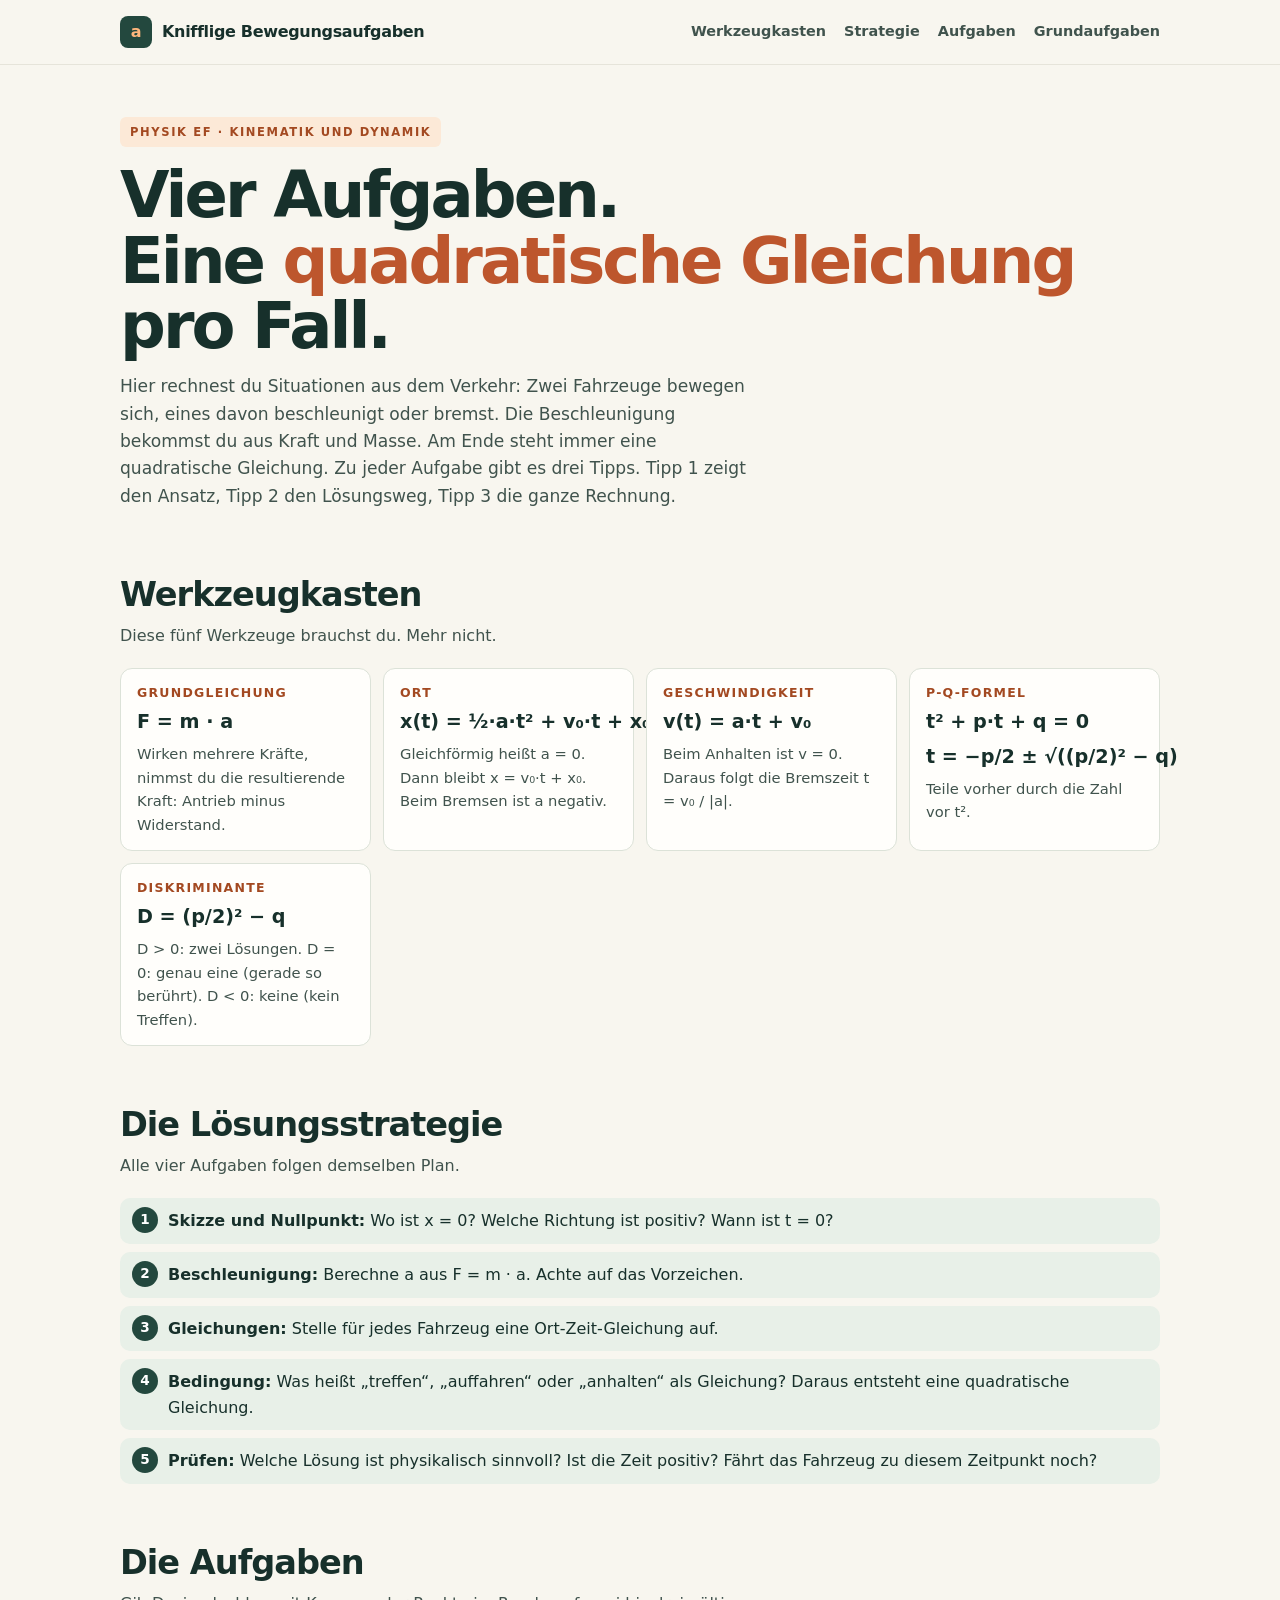
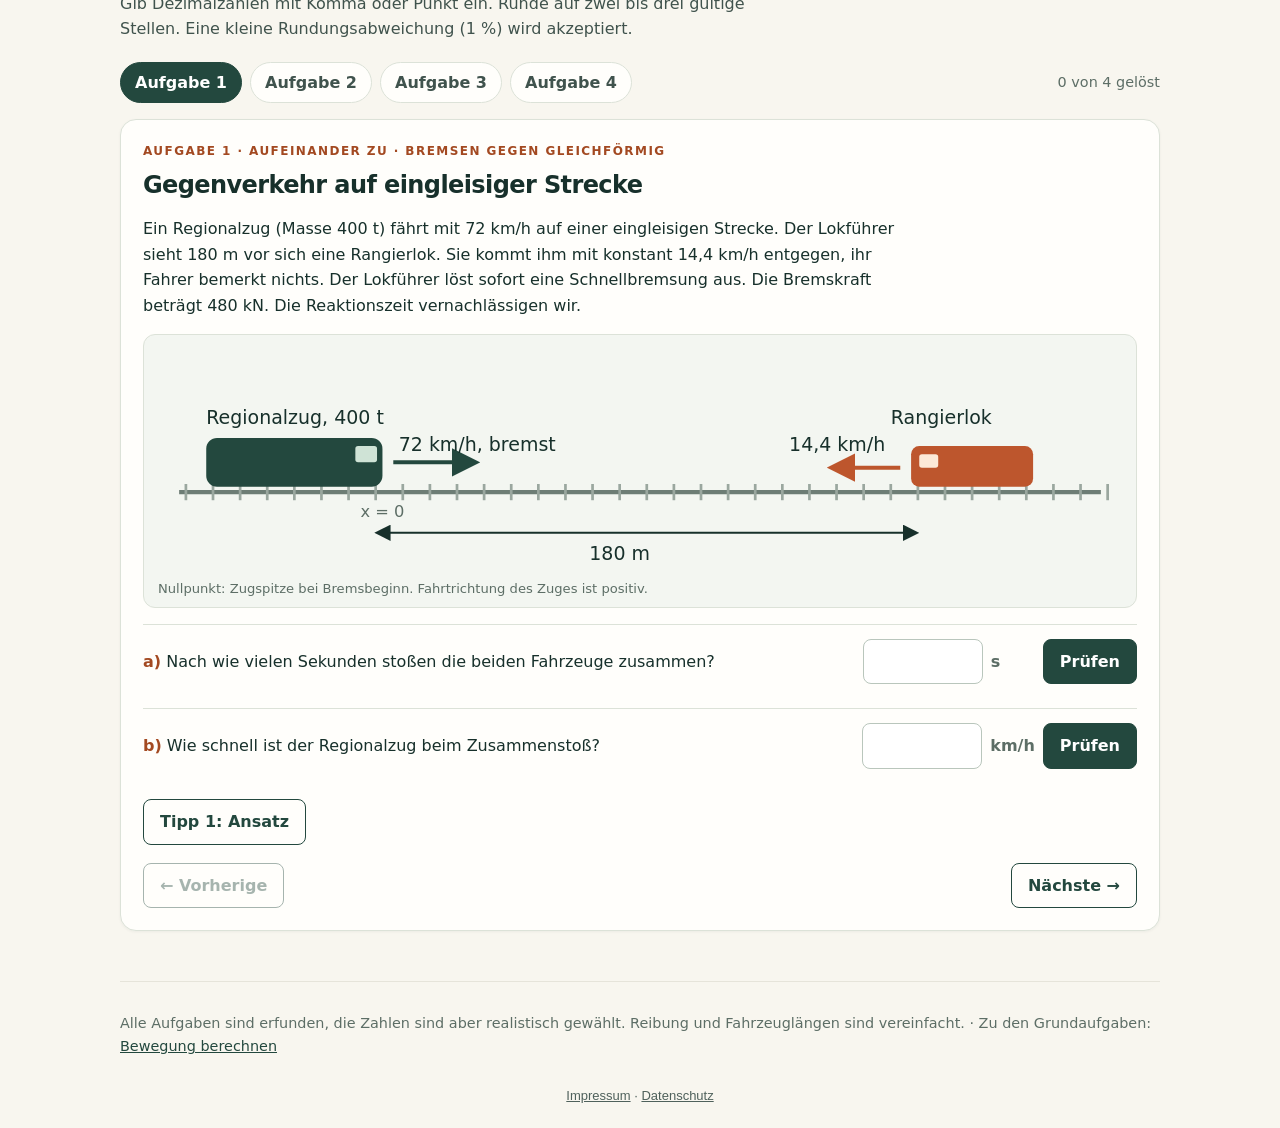
==== index.html @ 1de0429a "Knifflige Bewegungsaufgaben: 4 Sachaufgaben mit gestuften Tipps Co-Authored-By: Claude Opus 5.5 <nor" ====
<!doctype html>
<html lang="de">
<head>
<meta charset="utf-8">
<meta name="viewport" content="width=device-width, initial-scale=1">
<title>Knifflige Bewegungsaufgaben · Physik EF</title>
<meta name="description" content="Vier anspruchsvolle Sachaufgaben zur beschleunigten Bewegung mit F = m·a und quadratischen Gleichungen, mit drei gestuften Tipps.">
<style>
:root{
  color-scheme:light;
  --ink:#17302b;--text:#40534d;--muted:#5d6e66;--paper:#f8f6ef;--white:#fffefb;--line:#dce2d8;
  --green:#23483e;--mint:#e8f0e8;--orange:#f5a563;--rust:#a34921;--peach:#fce9d7;--ok:#2f6b3f;--bad:#a33a21;
  font-family:"Avenir Next",Avenir,system-ui,sans-serif;color:var(--ink);background:var(--paper);
}
*,*::before,*::after{box-sizing:border-box}
body{margin:0;font-size:16px;line-height:1.6;background:var(--paper)}
h1,h2,h3,p{margin:0}
button,input{font:inherit}
button{cursor:pointer}
:focus-visible{outline:3px solid var(--rust);outline-offset:3px}
.wrap{width:min(1040px,calc(100% - 32px));margin-inline:auto}
.top{border-bottom:1px solid #e6e4da}
.top .wrap{min-height:64px;display:flex;align-items:center;justify-content:space-between;gap:16px;flex-wrap:wrap}
.brand{font-weight:800;letter-spacing:-.02em;display:flex;align-items:center;gap:10px}
.brand i{display:grid;place-items:center;width:32px;height:32px;border-radius:8px;background:var(--green);color:#ffb77d;font-style:normal;font-weight:800}
.top nav{display:flex;gap:18px;flex-wrap:wrap}
.top nav a{color:var(--text);font-size:.9rem;font-weight:650;text-decoration:none}
.top nav a:hover{color:var(--rust)}
.hero{padding:52px 0 36px}
.eyebrow{display:inline-block;padding:6px 10px;border-radius:6px;background:var(--peach);color:var(--rust);font-weight:800;font-size:.72rem;letter-spacing:.14em;text-transform:uppercase}
h1{font-size:clamp(2.3rem,5.4vw,4rem);line-height:1.02;letter-spacing:-.045em;margin:16px 0 14px}
h1 span{color:#bd562d}
.lead{max-width:640px;color:var(--text);font-size:1.07rem}
section{padding:30px 0}
h2{font-size:clamp(1.5rem,3vw,2.1rem);letter-spacing:-.03em;line-height:1.15;margin-bottom:8px}
.sub{color:var(--text);max-width:680px;margin-bottom:20px}
.f{font-weight:600;white-space:nowrap}
.tools{display:grid;grid-template-columns:repeat(auto-fit,minmax(220px,1fr));gap:12px}
.tool{background:var(--white);border:1px solid var(--line);border-radius:12px;padding:14px 16px}
.tool b{display:block;font-size:.78rem;letter-spacing:.1em;text-transform:uppercase;color:var(--rust);margin-bottom:4px}
.tool .f{display:block;font-size:1.2rem;margin:4px 0}
.tool p{color:var(--text);font-size:.92rem}
.steps{counter-reset:s;display:grid;gap:8px;margin:0;padding:0;list-style:none}
.steps li{counter-increment:s;background:var(--mint);border-radius:10px;padding:10px 14px 10px 48px;position:relative;color:var(--ink)}
.steps li::before{content:counter(s);position:absolute;left:12px;top:9px;width:26px;height:26px;border-radius:50%;background:var(--green);color:#fff;display:grid;place-items:center;font-weight:800;font-size:.85rem}
.taskbar{display:flex;gap:8px;flex-wrap:wrap;margin-bottom:16px}
.taskbar button{border:1px solid var(--line);background:var(--white);border-radius:999px;padding:7px 14px;font-weight:700;color:var(--text)}
.taskbar button[aria-current="true"]{background:var(--green);border-color:var(--green);color:#fff}
.taskbar button.done::after{content:" ✓";color:#7fd39a}
.taskbar button[aria-current="true"].done::after{color:#b9f0c8}
.progress{color:var(--muted);font-size:.9rem;margin-left:auto;align-self:center}
.card{background:var(--white);border:1px solid var(--line);border-radius:16px;padding:22px;box-shadow:0 1px 3px rgba(23,48,43,.05)}
.card .kicker{color:var(--rust);font-weight:800;font-size:.75rem;letter-spacing:.12em;text-transform:uppercase}
.card h3{font-size:1.5rem;letter-spacing:-.025em;margin:4px 0 12px}
.story{color:var(--ink);max-width:760px}
.sketch{margin:16px 0;background:#f3f6f1;border:1px solid var(--line);border-radius:12px;padding:8px}
.sketch svg{display:block;width:100%;height:auto}
.sketch figcaption{font-size:.82rem;color:var(--muted);padding:4px 6px 0}
.q{display:grid;grid-template-columns:1fr auto;gap:10px 16px;align-items:center;border-top:1px solid var(--line);padding:14px 0}
.q p{max-width:600px}
.q p b{color:var(--rust)}
.ans{display:flex;align-items:center;gap:8px}
.ans input{width:120px;padding:9px 10px;border:1px solid #b9c6bc;border-radius:8px;background:#fff;text-align:right}
.ans span{min-width:44px;color:var(--muted);font-weight:650}
.fb{grid-column:1/-1;font-size:.92rem;min-height:0}
.fb.ok{color:var(--ok);font-weight:700}
.fb.bad{color:var(--bad)}
.row{display:flex;gap:10px;flex-wrap:wrap;align-items:center;margin-top:6px}
.btn{border:1px solid var(--green);background:var(--green);color:#fff;border-radius:8px;padding:9px 16px;font-weight:700}
.btn.sec{background:var(--white);color:var(--green)}
.btn:disabled{opacity:.4;cursor:not-allowed}
.hint{margin-top:14px;border-left:4px solid var(--orange);background:var(--peach);border-radius:0 10px 10px 0;padding:12px 16px}
.hint h4{margin:0 0 6px;font-size:.8rem;letter-spacing:.1em;text-transform:uppercase;color:var(--rust)}
.hint.h3{border-left-color:var(--green);background:var(--mint)}
.hint.h3 h4{color:var(--green)}
.hint p,.hint li{margin:4px 0}
.hint ul,.hint ol{margin:4px 0;padding-left:20px}
.eq{display:block;text-wrap:balance;font-weight:600;font-size:1.04rem;margin:6px 0 6px 10px;white-space:normal}
.nav2{display:flex;justify-content:space-between;gap:10px;margin-top:18px}
.foot{padding:30px 0 10px;color:var(--muted);font-size:.9rem;border-top:1px solid #e6e4da;margin-top:20px}
.foot a{color:var(--green)}
@media (max-width:640px){.q{grid-template-columns:1fr}.card{padding:16px}.progress{margin-left:0;width:100%}}
@media print{.taskbar,.row,.nav2,.top nav{display:none}.hint{display:block!important}.card{break-inside:avoid}}
</style>
</head>
<body>
<header class="top"><div class="wrap">
  <div class="brand"><i>a</i>Knifflige Bewegungsaufgaben</div>
  <nav><a href="#werkzeug">Werkzeugkasten</a><a href="#strategie">Strategie</a><a href="#aufgaben">Aufgaben</a><a href="https://dm-pkg.de/beschleunigte-bewegung-uebungen/">Grundaufgaben</a></nav>
</div></header>

<main>
<div class="wrap hero">
  <span class="eyebrow">Physik EF · Kinematik und Dynamik</span>
  <h1>Vier Aufgaben.<br>Eine <span>quadratische Gleichung</span> pro Fall.</h1>
  <p class="lead">Hier rechnest du Situationen aus dem Verkehr: Zwei Fahrzeuge bewegen sich, eines davon beschleunigt oder bremst. Die Beschleunigung bekommst du aus Kraft und Masse. Am Ende steht immer eine quadratische Gleichung. Zu jeder Aufgabe gibt es drei Tipps. Tipp 1 zeigt den Ansatz, Tipp 2 den Lösungsweg, Tipp 3 die ganze Rechnung.</p>
</div>

<section id="werkzeug"><div class="wrap">
  <h2>Werkzeugkasten</h2>
  <p class="sub">Diese fünf Werkzeuge brauchst du. Mehr nicht.</p>
  <div class="tools">
    <div class="tool"><b>Grundgleichung</b><span class="f">F = m · a</span><p>Wirken mehrere Kräfte, nimmst du die resultierende Kraft: Antrieb minus Widerstand.</p></div>
    <div class="tool"><b>Ort</b><span class="f">x(t) = ½·a·t² + v₀·t + x₀</span><p>Gleichförmig heißt a = 0. Dann bleibt x = v₀·t + x₀. Beim Bremsen ist a negativ.</p></div>
    <div class="tool"><b>Geschwindigkeit</b><span class="f">v(t) = a·t + v₀</span><p>Beim Anhalten ist v = 0. Daraus folgt die Bremszeit t = v₀ / |a|.</p></div>
    <div class="tool"><b>p-q-Formel</b><span class="f">t² + p·t + q = 0</span><span class="f">t = −p/2 ± √((p/2)² − q)</span><p>Teile vorher durch die Zahl vor t².</p></div>
    <div class="tool"><b>Diskriminante</b><span class="f">D = (p/2)² − q</span><p>D &gt; 0: zwei Lösungen. D = 0: genau eine (gerade so berührt). D &lt; 0: keine (kein Treffen).</p></div>
  </div>
</div></section>

<section id="strategie"><div class="wrap">
  <h2>Die Lösungsstrategie</h2>
  <p class="sub">Alle vier Aufgaben folgen demselben Plan.</p>
  <ol class="steps">
    <li><b>Skizze und Nullpunkt:</b> Wo ist x = 0? Welche Richtung ist positiv? Wann ist t = 0?</li>
    <li><b>Beschleunigung:</b> Berechne a aus F = m · a. Achte auf das Vorzeichen.</li>
    <li><b>Gleichungen:</b> Stelle für jedes Fahrzeug eine Ort-Zeit-Gleichung auf.</li>
    <li><b>Bedingung:</b> Was heißt „treffen“, „auffahren“ oder „anhalten“ als Gleichung? Daraus entsteht eine quadratische Gleichung.</li>
    <li><b>Prüfen:</b> Welche Lösung ist physikalisch sinnvoll? Ist die Zeit positiv? Fährt das Fahrzeug zu diesem Zeitpunkt noch?</li>
  </ol>
</div></section>

<section id="aufgaben"><div class="wrap">
  <h2>Die Aufgaben</h2>
  <p class="sub">Gib Dezimalzahlen mit Komma oder Punkt ein. Runde auf zwei bis drei gültige Stellen. Eine kleine Rundungsabweichung (1 %) wird akzeptiert.</p>
  <div class="taskbar" id="taskbar" role="tablist"></div>
  <div id="task"></div>
</div></section>
</main>

<div class="wrap foot">Alle Aufgaben sind erfunden, die Zahlen sind aber realistisch gewählt. Reibung und Fahrzeuglängen sind vereinfacht. · Zu den Grundaufgaben: <a href="https://dm-pkg.de/beschleunigte-bewegung-uebungen/">Bewegung berechnen</a></div>

<script>
const SKIZZE = {
zug: `<svg viewBox="0 0 720 170" role="img" aria-label="Skizze: Regionalzug links fährt nach rechts, Rangierlok rechts fährt nach links, Abstand 180 m">
  <line x1="20" y1="110" x2="700" y2="110" stroke="#6d7d75" stroke-width="3"/>
  <g stroke="#9aa79f" stroke-width="2">${Array.from({length:35},(_,i)=>`<line x1="${25+i*20}" y1="104" x2="${25+i*20}" y2="116"/>`).join('')}</g>
  <rect x="40" y="70" width="130" height="36" rx="8" fill="#23483e"/><rect x="150" y="76" width="16" height="12" rx="2" fill="#cfe3d6"/>
  <rect x="560" y="76" width="90" height="30" rx="6" fill="#bd562d"/><rect x="566" y="82" width="14" height="10" rx="2" fill="#fce9d7"/>
  <g font-family="system-ui,sans-serif" font-size="14" fill="#17302b">
   <text x="40" y="60">Regionalzug, 400 t</text><text x="545" y="60">Rangierlok</text>
   <path d="M178 88 h60" stroke="#23483e" stroke-width="3" marker-end="url(#pg)"/><text x="182" y="80">72 km/h, bremst</text>
   <path d="M552 92 h-50" stroke="#bd562d" stroke-width="3" marker-end="url(#po)"/><text x="470" y="80">14,4 km/h</text>
   <path d="M170 140 H560" stroke="#17302b" stroke-width="1.5" marker-start="url(#pk)" marker-end="url(#pk)"/><text x="345" y="160" text-anchor="middle">180 m</text>
   <text x="170" y="128" text-anchor="middle" font-size="12" fill="#5d6e66">x = 0</text>
  </g>
  <defs><marker id="pg" viewBox="0 0 10 10" refX="8" refY="5" markerWidth="7" markerHeight="7" orient="auto"><path d="M0 0L10 5L0 10z" fill="#23483e"/></marker><marker id="po" viewBox="0 0 10 10" refX="8" refY="5" markerWidth="7" markerHeight="7" orient="auto"><path d="M0 0L10 5L0 10z" fill="#bd562d"/></marker><marker id="pk" viewBox="0 0 10 10" refX="5" refY="5" markerWidth="8" markerHeight="8" orient="auto-start-reverse"><path d="M0 0L10 5L0 10z" fill="#17302b"/></marker></defs>
</svg>`,
lkw: `<svg viewBox="0 0 720 170" role="img" aria-label="Skizze: Auto links und Lkw 40 m davor fahren beide nach rechts">
  <rect x="20" y="84" width="680" height="54" fill="#d9ded6"/><line x1="20" y1="111" x2="700" y2="111" stroke="#fff" stroke-width="3" stroke-dasharray="24 18"/>
  <rect x="90" y="92" width="70" height="30" rx="9" fill="#23483e"/>
  <rect x="380" y="86" width="150" height="40" rx="4" fill="#bd562d"/><rect x="530" y="94" width="34" height="32" rx="5" fill="#8f3f1c"/>
  <g font-family="system-ui,sans-serif" font-size="14" fill="#17302b">
   <text x="70" y="70">Auto, 1500 kg</text><text x="400" y="70">Lkw</text>
   <text x="70" y="160">108 km/h, bremst mit 1,5 kN</text><text x="440" y="160">72 km/h, konstant</text>
   <path d="M160 40 H380" stroke="#17302b" stroke-width="1.5" marker-start="url(#qk)" marker-end="url(#qk)"/><text x="270" y="33" text-anchor="middle">40 m</text>
   <line x1="160" y1="44" x2="160" y2="88" stroke="#17302b" stroke-dasharray="3 3"/><line x1="380" y1="44" x2="380" y2="84" stroke="#17302b" stroke-dasharray="3 3"/>
  </g>
  <defs><marker id="qk" viewBox="0 0 10 10" refX="5" refY="5" markerWidth="8" markerHeight="8" orient="auto-start-reverse"><path d="M0 0L10 5L0 10z" fill="#17302b"/></marker></defs>
</svg>`,
ueberholen: `<svg viewBox="0 0 720 190" role="img" aria-label="Skizze: Auto schert hinter einem Traktor aus, Motorrad kommt in 225 m Entfernung entgegen">
  <rect x="20" y="70" width="680" height="84" fill="#d9ded6"/><line x1="20" y1="112" x2="700" y2="112" stroke="#fff" stroke-width="3" stroke-dasharray="24 18"/>
  <rect x="60" y="122" width="62" height="26" rx="8" fill="#23483e"/>
  <rect x="150" y="118" width="58" height="32" rx="4" fill="#6b8f3a"/><circle cx="160" cy="150" r="9" fill="#33402e"/><circle cx="196" cy="148" r="12" fill="#33402e"/>
  <path d="M90 120 C110 104 120 96 140 92" stroke="#23483e" stroke-width="2.5" fill="none" stroke-dasharray="5 4" marker-end="url(#rg)"/>
  <rect x="600" y="80" width="40" height="18" rx="6" fill="#bd562d"/>
  <g font-family="system-ui,sans-serif" font-size="14" fill="#17302b">
   <text x="40" y="176">Auto, 1250 kg, 54 km/h</text><text x="200" y="176">Traktor, 54 km/h</text>
   <text x="560" y="64">Motorrad, 90 km/h</text>
   <path d="M592 89 h-50" stroke="#bd562d" stroke-width="3" marker-end="url(#ro)"/>
   <path d="M122 40 H600" stroke="#17302b" stroke-width="1.5" marker-start="url(#rk)" marker-end="url(#rk)"/><text x="360" y="33" text-anchor="middle">225 m beim Ausscheren</text>
   <text x="300" y="104" font-size="13" fill="#5d6e66">Überholen: 40 m mehr als der Traktor</text>
  </g>
  <defs><marker id="rg" viewBox="0 0 10 10" refX="8" refY="5" markerWidth="7" markerHeight="7" orient="auto"><path d="M0 0L10 5L0 10z" fill="#23483e"/></marker><marker id="ro" viewBox="0 0 10 10" refX="8" refY="5" markerWidth="7" markerHeight="7" orient="auto"><path d="M0 0L10 5L0 10z" fill="#bd562d"/></marker><marker id="rk" viewBox="0 0 10 10" refX="5" refY="5" markerWidth="8" markerHeight="8" orient="auto-start-reverse"><path d="M0 0L10 5L0 10z" fill="#17302b"/></marker></defs>
</svg>`,
kind: `<svg viewBox="0 0 720 170" role="img" aria-label="Skizze: Auto, Kind springt 40 m vor dem Auto hinter einem Bus hervor; Reaktionsweg und Bremsweg">
  <rect x="20" y="80" width="680" height="54" fill="#d9ded6"/><rect x="20" y="70" width="680" height="10" fill="#c5ccc2"/>
  <rect x="60" y="94" width="70" height="30" rx="9" fill="#23483e"/>
  <rect x="470" y="36" width="170" height="36" rx="6" fill="#e2b04a"/><g fill="#fff6dc">${[0,1,2,3,4].map(i=>`<rect x="${480+i*30}" y="42" width="20" height="12" rx="2"/>`).join('')}</g>
  <circle cx="560" cy="92" r="7" fill="#bd562d"/><rect x="554" y="99" width="12" height="18" rx="4" fill="#bd562d"/>
  <g font-family="system-ui,sans-serif" font-size="14" fill="#17302b">
   <text x="50" y="80">Auto, 1200 kg</text><text x="490" y="28">Bus</text><text x="575" y="112">Kind</text>
   <path d="M130 150 H260" stroke="#a34921" stroke-width="2" marker-start="url(#sk)" marker-end="url(#sk)"/><text x="195" y="166" text-anchor="middle" font-size="13">Reaktionsweg (1,0 s)</text>
   <path d="M260 150 H555" stroke="#23483e" stroke-width="2" marker-start="url(#sk)" marker-end="url(#sk)"/><text x="408" y="166" text-anchor="middle" font-size="13">Bremsweg (8,4 kN)</text>
   <text x="342" y="146" text-anchor="middle">40 m</text>
  </g>
  <defs><marker id="sk" viewBox="0 0 10 10" refX="5" refY="5" markerWidth="8" markerHeight="8" orient="auto-start-reverse"><path d="M0 0L10 5L0 10z" fill="#17302b"/></marker></defs>
</svg>`
};

const AUFGABEN = [
{
  id:"zug", titel:"Gegenverkehr auf eingleisiger Strecke", art:"Aufeinander zu · Bremsen gegen gleichförmig",
  text:`Ein Regionalzug (Masse 400 t) fährt mit 72 km/h auf einer eingleisigen Strecke. Der Lokführer sieht 180 m vor sich eine Rangierlok. Sie kommt ihm mit konstant 14,4 km/h entgegen, ihr Fahrer bemerkt nichts. Der Lokführer löst sofort eine Schnellbremsung aus. Die Bremskraft beträgt 480 kN. Die Reaktionszeit vernachlässigen wir.`,
  caption:"Nullpunkt: Zugspitze bei Bremsbeginn. Fahrtrichtung des Zuges ist positiv.",
  fragen:[
    {t:"Nach wie vielen Sekunden stoßen die beiden Fahrzeuge zusammen?", unit:"s", wert:10},
    {t:"Wie schnell ist der Regionalzug beim Zusammenstoß?", unit:"km/h", wert:28.8}
  ],
  tipps:[
`<p>Lege den Nullpunkt an die Zugspitze bei Bremsbeginn. Die Fahrtrichtung des Zuges ist positiv.</p>
<ul><li>Rechne die Geschwindigkeiten in m/s um.</li><li>Berechne den Betrag der Bremsverzögerung mit F = m · a.</li><li>Stelle für Zug und Lok je eine Ort-Zeit-Gleichung auf. Die Lok startet bei x₀ = 180 m und fährt in negative Richtung.</li><li>Zusammenstoß heißt: gleicher Ort zur gleichen Zeit. Also x<sub>Zug</sub>(t) = x<sub>Lok</sub>(t).</li></ul>`,
`<p>a = 480 000 N : 400 000 kg = 1,2 m/s². Der Zug bremst, also steht im Ort-Gesetz −1,2 m/s².</p>
<span class="eq">x<sub>Zug</sub>(t) = 20·t − 0,6·t²</span>
<span class="eq">x<sub>Lok</sub>(t) = 180 − 4·t</span>
<p>Gleichsetzen und alles auf eine Seite bringen:</p>
<span class="eq">0,6·t² − 24·t + 180 = 0 &nbsp;|&nbsp; : 0,6 &nbsp;⇒&nbsp; t² − 40·t + 300 = 0</span>
<p>Löse mit der p-q-Formel. Du bekommst zwei Zeiten. Prüfe: Wann steht der Zug still? Gilt die Gleichung danach noch?</p>
<p>Für b) setzt du die richtige Zeit in v(t) = 20 − 1,2·t ein.</p>`,
`<ol>
<li>Umrechnen: 72 km/h = 20 m/s, 14,4 km/h = 4 m/s.</li>
<li>a = F : m = 480 000 N : 400 000 kg = 1,2 m/s² (bremsend).</li>
<li>Ansatz: 20·t − 0,6·t² = 180 − 4·t ⇒ t² − 40·t + 300 = 0.</li>
<li>p-q-Formel: t = 20 ± √(400 − 300) = 20 ± 10. Also t₁ = 10 s und t₂ = 30 s.</li>
<li>Prüfen: Der Zug stünde nach t = 20 : 1,2 ≈ 16,7 s still. Danach gilt sein Ort-Gesetz nicht mehr. t₂ = 30 s fällt also weg.</li>
<li><b>a)</b> Zusammenstoß nach <b>10 s</b>, und zwar bei x = 20·10 − 0,6·100 = 140 m. Kontrolle: Die Lok fährt in 10 s genau 40 m, 140 m + 40 m = 180 m.</li>
<li><b>b)</b> v = 20 m/s − 1,2 m/s² · 10 s = 8 m/s = <b>28,8 km/h</b>.</li>
</ol>
<p>Deutung: Die Bremsung verhindert den Unfall nicht. Sie senkt aber die Geschwindigkeit des Zuges von 72 km/h auf unter 30 km/h.</p>`
  ]
},
{
  id:"lkw", titel:"Auffahrunfall auf nassem Laub", art:"Gleiche Richtung · Diskriminante",
  text:`Ein Auto (Masse 1500 kg) fährt mit 108 km/h. 40 m vor ihm fährt ein Lkw mit konstant 72 km/h. Der Fahrer des Autos bremst. Auf nassem Laub erreichen die Bremsen aber nur eine Bremskraft von 1,5 kN. Die 40 m Abstand gelten bei Bremsbeginn.`,
  caption:"Nullpunkt: Front des Autos bei Bremsbeginn. Beide fahren in positive Richtung.",
  fragen:[
    {t:"Nach welcher Zeit fährt das Auto auf den Lkw auf?", unit:"s", wert:10-Math.sqrt(20)},
    {t:"Welche Bremskraft wäre mindestens nötig gewesen, um den Unfall gerade noch zu vermeiden?", unit:"N", wert:1875}
  ],
  tipps:[
`<p>Lege den Nullpunkt an die Front des Autos bei Bremsbeginn.</p>
<ul><li>Berechne a aus F = m · a.</li><li>Auto: gleichmäßig verzögert. Lkw: gleichförmig, startet bei x₀ = 40 m.</li><li>Auffahren heißt x<sub>Auto</sub>(t) = x<sub>Lkw</sub>(t).</li><li>Für b): „Gerade noch vermieden“ heißt, das Auto berührt den Lkw nur und wird dabei genau so langsam wie er. Die Gleichung hat dann <em>genau eine</em> Lösung. Was gilt dann für die Diskriminante?</li></ul>`,
`<p>a = 1500 N : 1500 kg = 1 m/s². Umrechnen: 108 km/h = 30 m/s, 72 km/h = 20 m/s.</p>
<span class="eq">30·t − 0,5·t² = 40 + 20·t &nbsp;⇒&nbsp; t² − 20·t + 80 = 0</span>
<p>Von den zwei Lösungen zählt die kleinere: Das ist der erste Kontakt.</p>
<p>Für b) lässt du a als Unbekannte stehen:</p>
<span class="eq">½·a·t² − 10·t + 40 = 0 &nbsp;⇒&nbsp; t² − (20/a)·t + 80/a = 0</span>
<p>Setze die Diskriminante (10/a)² − 80/a gleich null und löse nach a auf. Dann F = m · a.</p>`,
`<ol>
<li>a = 1 m/s², v<sub>Auto</sub> = 30 m/s, v<sub>Lkw</sub> = 20 m/s.</li>
<li>Ansatz: 30·t − 0,5·t² = 40 + 20·t ⇒ t² − 20·t + 80 = 0.</li>
<li>p-q-Formel: t = 10 ± √(100 − 80) = 10 ± √20 ≈ 10 ± 4,47.</li>
<li><b>a)</b> Erster Kontakt nach t ≈ <b>5,53 s</b>. Das Auto fährt dann noch 30 − 5,53 ≈ 24,5 m/s, also etwa 16 km/h schneller als der Lkw. (Die zweite Lösung 14,5 s würde gelten, wenn das Auto durch den Lkw hindurchfahren könnte.)</li>
<li>b) Diskriminante null: (10/a)² − 80/a = 0 ⇒ 100/a² = 80/a ⇒ a = 100 : 80 = 1,25 m/s².</li>
<li><b>b)</b> F = m · a = 1500 kg · 1,25 m/s² = <b>1875 N</b>.</li>
</ol>
<p>Kontrolle: Mit a = 1,25 m/s² ist das Auto nach t = 10 : 1,25 = 8 s genau so schnell wie der Lkw. In diesen 8 s fährt es 30·8 − 0,625·64 = 200 m, der Lkw ist bei 40 + 160 = 200 m. Abstand null, keine Delle.</p>`
  ]
},
{
  id:"ueberholen", titel:"Überholen mit Gegenverkehr", art:"Resultierende Kraft · Aufeinander zu",
  text:`Ein Auto (Masse 1250 kg) fährt mit 54 km/h hinter einem Traktor her, der ebenfalls 54 km/h fährt. Der Fahrer schert zum Überholen aus und gibt Vollgas. Der Motor liefert eine Antriebskraft von 3,0 kN. Luft- und Rollwiderstand bremsen zusammen mit 0,5 kN. Das Auto ist fertig, wenn es 40 m mehr zurückgelegt hat als der Traktor. Beim Ausscheren kommt in 225 m Entfernung ein Motorrad mit konstant 90 km/h entgegen.`,
  caption:"Nullpunkt: Front des Autos beim Ausscheren. Fahrtrichtung des Autos ist positiv.",
  fragen:[
    {t:"Nach welcher Zeit würden sich Auto und Motorrad treffen?", unit:"s", wert:5},
    {t:"Welchen Abstand zum Motorrad hätte das Auto beim Ausscheren mindestens haben müssen, um gefahrlos zu überholen?", unit:"m", wert:40*Math.sqrt(40)+40}
  ],
  tipps:[
`<p>Hier stecken zwei Teilprobleme drin.</p>
<ul><li>Zuerst die resultierende Kraft: F<sub>res</sub> = F<sub>Antrieb</sub> − F<sub>Widerstand</sub>. Dann a = F<sub>res</sub> : m.</li><li>Treffen mit dem Motorrad: Ort-Zeit-Gleichungen gleichsetzen. Das Motorrad startet bei x₀ = 225 m und fährt in negative Richtung.</li><li>Dauer des Überholens: Der Abstand zwischen Auto und Traktor wächst nur durch den Anteil ½·a·t². Beide haben ja dasselbe v₀.</li><li>Für b): Das Treffen mit dem Motorrad darf frühestens am Ende des Überholens passieren.</li></ul>`,
`<p>F<sub>res</sub> = 2500 N ⇒ a = 2500 N : 1250 kg = 2 m/s². Umrechnen: 54 km/h = 15 m/s, 90 km/h = 25 m/s.</p>
<span class="eq">x<sub>Auto</sub>(t) = 15·t + t²</span>
<span class="eq">x<sub>Motorrad</sub>(t) = 225 − 25·t</span>
<span class="eq">15·t + t² = 225 − 25·t &nbsp;⇒&nbsp; t² + 40·t − 225 = 0</span>
<p>Überholdauer: x<sub>Auto</sub> − x<sub>Traktor</sub> = t² = 40 ⇒ t<sub>Ü</sub> = √40 s.</p>
<p>Für b): Der Abstand D muss so groß sein, dass das Treffen genau bei t<sub>Ü</sub> passiert: D = x<sub>Auto</sub>(t<sub>Ü</sub>) + 25·t<sub>Ü</sub>.</p>`,
`<ol>
<li>a = (3000 N − 500 N) : 1250 kg = 2 m/s².</li>
<li>Ansatz: t² + 40·t − 225 = 0.</li>
<li>p-q-Formel: t = −20 ± √(400 + 225) = −20 ± 25. Die negative Lösung −45 s liegt vor dem Ausscheren und fällt weg.</li>
<li><b>a)</b> Auto und Motorrad treffen sich nach <b>5 s</b>.</li>
<li>Überholdauer: t² = 40 ⇒ t<sub>Ü</sub> = √40 s ≈ 6,32 s. Das ist länger als 5 s. Der Überholvorgang muss abgebrochen werden!</li>
<li><b>b)</b> D = 15·6,32 + 6,32² + 25·6,32 = 40·√40 + 40 ≈ <b>293 m</b>.</li>
</ol>
<p>Zusatz: Am Ende fährt das Auto 15 + 2·6,32 ≈ 27,6 m/s ≈ 100 km/h. Mehr ist auf der Landstraße ohnehin nicht erlaubt.</p>`
  ]
},
{
  id:"kind", titel:"Das Kind hinter dem Bus", art:"Substitution · Unbekannt ist v₀",
  text:`Ein Kind springt 40 m vor einem Auto (Masse 1200 kg) hinter einem haltenden Bus auf die Straße. Die Fahrerin reagiert nach 1,0 s. In dieser Zeit fährt das Auto unverändert weiter. Danach bremst sie voll, die Bremskraft beträgt 8,4 kN.`,
  caption:"Anhalteweg = Reaktionsweg (gleichförmig) + Bremsweg (gleichmäßig verzögert).",
  fragen:[
    {t:"Wie schnell darf das Auto höchstens fahren, damit es noch vor dem Kind zum Stehen kommt?", unit:"km/h", wert:(-7+Math.sqrt(609))*3.6},
    {t:"Das Auto fährt aber 72 km/h. Mit welcher Geschwindigkeit erreicht es die Stelle, an der das Kind steht?", unit:"km/h", wert:Math.sqrt(120)*3.6}
  ],
  tipps:[
`<p>Hier ist die Anfangsgeschwindigkeit v₀ die Unbekannte, nicht die Zeit.</p>
<ul><li>Berechne a aus F = m · a.</li><li>Teile den Anhalteweg auf: Reaktionsweg v₀ · t<sub>R</sub> plus Bremsweg.</li><li>Für den Bremsweg kennst du die Zeit nicht. Hol sie dir aus v(t) = v₀ − a·t mit v = 0 und setze sie in die Ort-Gleichung ein (Substitution).</li><li>So entsteht eine quadratische Gleichung in v₀.</li></ul>`,
`<p>a = 8400 N : 1200 kg = 7 m/s².</p>
<p>Bremszeit: 0 = v₀ − a·t<sub>B</sub> ⇒ t<sub>B</sub> = v₀ / a. Einsetzen:</p>
<span class="eq">s<sub>B</sub> = v₀·t<sub>B</sub> − ½·a·t<sub>B</sub>² = v₀²/a − v₀²/(2a) = v₀² / (2a)</span>
<p>Ansatz für den Anhalteweg:</p>
<span class="eq">v₀ · 1 s + v₀² / 14 = 40 &nbsp;⇒&nbsp; v₀² + 14·v₀ − 560 = 0</span>
<p>Für b): Reaktionsweg bei 20 m/s sind 20 m. Für das Bremsen bleiben noch 20 m. Gesucht ist v nach diesen 20 m. Entweder t aus 20 = 20·t − 3,5·t² bestimmen und in v(t) einsetzen. Oder die Substitution von oben allgemein nutzen: v² = v₀² − 2·a·s.</p>`,
`<ol>
<li>a = 8400 N : 1200 kg = 7 m/s².</li>
<li>Bremsweg durch Substitution: s<sub>B</sub> = v₀² / (2a) = v₀² / 14.</li>
<li>Ansatz: v₀ + v₀²/14 = 40 ⇒ v₀² + 14·v₀ − 560 = 0.</li>
<li>p-q-Formel: v₀ = −7 ± √(49 + 560) = −7 ± 24,68. Nur die positive Lösung ist sinnvoll: v₀ ≈ 17,68 m/s.</li>
<li><b>a)</b> v₀ ≈ 17,7 m/s ≈ <b>63,6 km/h</b>.</li>
<li>b) 72 km/h = 20 m/s. Reaktionsweg 20 m, Bremsstrecke bis zum Kind 20 m.</li>
<li>20 = 20·t − 3,5·t² ⇒ t² − (40/7)·t + 40/7 = 0 ⇒ t = 20/7 − √(120)/7 ≈ 1,29 s. (Die größere Lösung liegt nach dem Stillstand.)</li>
<li><b>b)</b> v = 20 − 7 · 1,29 ≈ 10,95 m/s ≈ <b>39,4 km/h</b>. Kontrolle: v² = 20² − 2·7·20 = 120 ⇒ v ≈ 10,95 m/s.</li>
</ol>
<p>Deutung: Bei Tempo 72 statt etwa 64 trifft das Auto das Kind noch mit fast 40 km/h. Ein paar km/h mehr machen beim Anhalten einen großen Unterschied.</p>`
  ]
}
];

const KEY = "knobelaufgaben:v1";
let state = {};
try { state = JSON.parse(localStorage.getItem(KEY)) || {}; } catch (e) { state = {}; }
const save = () => { try { localStorage.setItem(KEY, JSON.stringify(state)); } catch (e) {} };
const solved = id => AUFGABEN.find(a => a.id === id).fragen.every((_, i) => state[id + i]);
let cur = 0;

function parse(raw) {
  const v = raw.trim().replace(/^−/, "-").replace(/\s/g, "").replace(",", ".");
  return /^[+-]?(\d+(\.\d*)?|\.\d+)$/.test(v) ? Number(v) : NaN;
}
function bar() {
  const tb = document.getElementById("taskbar");
  tb.innerHTML = AUFGABEN.map((a, i) => `<button role="tab" aria-current="${i === cur}" class="${solved(a.id) ? "done" : ""}" data-i="${i}">Aufgabe ${i + 1}</button>`).join("")
    + `<span class="progress">${AUFGABEN.filter(a => solved(a.id)).length} von 4 gelöst</span>`;
  tb.querySelectorAll("button").forEach(b => b.onclick = () => { cur = +b.dataset.i; render(); document.getElementById("aufgaben").scrollIntoView({behavior: "smooth"}); });
}
function render() {
  const A = AUFGABEN[cur], el = document.getElementById("task");
  const shown = state[A.id + "tipp"] || 0;
  el.innerHTML = `<article class="card">
    <div class="kicker">Aufgabe ${cur + 1} · ${A.art}</div>
    <h3>${A.titel}</h3>
    <p class="story">${A.text}</p>
    <figure class="sketch">${SKIZZE[A.id]}<figcaption>${A.caption}</figcaption></figure>
    ${A.fragen.map((f, i) => `<form class="q" data-i="${i}">
      <p><b>${"ab"[i]})</b> ${f.t}</p>
      <div class="ans"><input inputmode="decimal" autocomplete="off" aria-label="Antwort ${"ab"[i]} in ${f.unit}" value="${state[A.id + i] ? String(+f.wert.toPrecision(3)).replace(".", ",") : ""}"><span>${f.unit}</span><button class="btn">Prüfen</button></div>
      <div class="fb ${state[A.id + i] ? "ok" : ""}" aria-live="polite">${state[A.id + i] ? "Richtig!" : ""}</div>
    </form>`).join("")}
    <div class="row">
      <button class="btn sec" id="tipp" ${shown >= 3 ? "disabled" : ""}>${["Tipp 1: Ansatz", "Tipp 2: Lösungsweg", "Tipp 3: Ganze Lösung", "Alle Tipps offen"][shown]}</button>
      ${shown ? `<button class="btn sec" id="zu">Tipps verbergen</button>` : ""}
    </div>
    <div id="tipps">${A.tipps.slice(0, shown).map((t, i) => `<div class="hint ${i === 2 ? "h3" : ""}"><h4>${["Tipp 1 · Ansatz", "Tipp 2 · Ansatz und Lösungsskizze", "Tipp 3 · Die gerechnete Lösung"][i]}</h4>${t}</div>`).join("")}</div>
    <div class="nav2"><button class="btn sec" id="prev" ${cur === 0 ? "disabled" : ""}>← Vorherige</button><button class="btn sec" id="next" ${cur === 3 ? "disabled" : ""}>Nächste →</button></div>
  </article>`;
  el.querySelectorAll("form.q").forEach(f => f.onsubmit = ev => {
    ev.preventDefault();
    const i = +f.dataset.i, F = A.fragen[i], v = parse(f.querySelector("input").value), fb = f.querySelector(".fb");
    if (!Number.isFinite(v)) { fb.className = "fb bad"; fb.textContent = "Gib eine Zahl ein. Die Einheit steht schon neben dem Feld."; return; }
    if (Math.abs(v - F.wert) <= Math.abs(F.wert) * 0.01) {
      fb.className = "fb ok"; fb.textContent = "Richtig!"; state[A.id + i] = true; save(); bar();
    } else {
      fb.className = "fb bad";
      fb.textContent = Math.abs(v + F.wert) <= Math.abs(F.wert) * 0.01 ? "Der Betrag stimmt, das Vorzeichen nicht. Hier ist ein Betrag gefragt."
        : (F.unit === "km/h" && Math.abs(v * 3.6 - F.wert) <= Math.abs(F.wert) * 0.01) ? "Fast: Du hast das Ergebnis in m/s. Gefragt ist km/h."
        : "Das stimmt noch nicht. Prüfe Vorzeichen und Einheiten oder hol dir den nächsten Tipp.";
    }
  });
  el.querySelector("#tipp").onclick = () => { state[A.id + "tipp"] = Math.min(3, shown + 1); save(); render(); el.querySelectorAll(".hint")[shown]?.scrollIntoView({behavior: "smooth", block: "nearest"}); };
  const zu = el.querySelector("#zu"); if (zu) zu.onclick = () => { state[A.id + "tipp"] = 0; save(); render(); };
  el.querySelector("#prev").onclick = () => { cur--; render(); };
  el.querySelector("#next").onclick = () => { cur++; render(); };
  bar();
}
render();
</script>
<!-- rechtliches --><style>.erik-recht{font:13px/1.5 -apple-system,BlinkMacSystemFont,"Segoe UI",Roboto,sans-serif;text-align:center;padding:18px 12px 22px;opacity:.75}.erik-recht a{color:inherit}@media print{.erik-recht{display:none}}</style><footer class="erik-recht"><a href="https://dm-pkg.de/impressum.html">Impressum</a> · <a href="https://dm-pkg.de/datenschutz.html">Datenschutz</a></footer><!-- /rechtliches --></body>
</html>
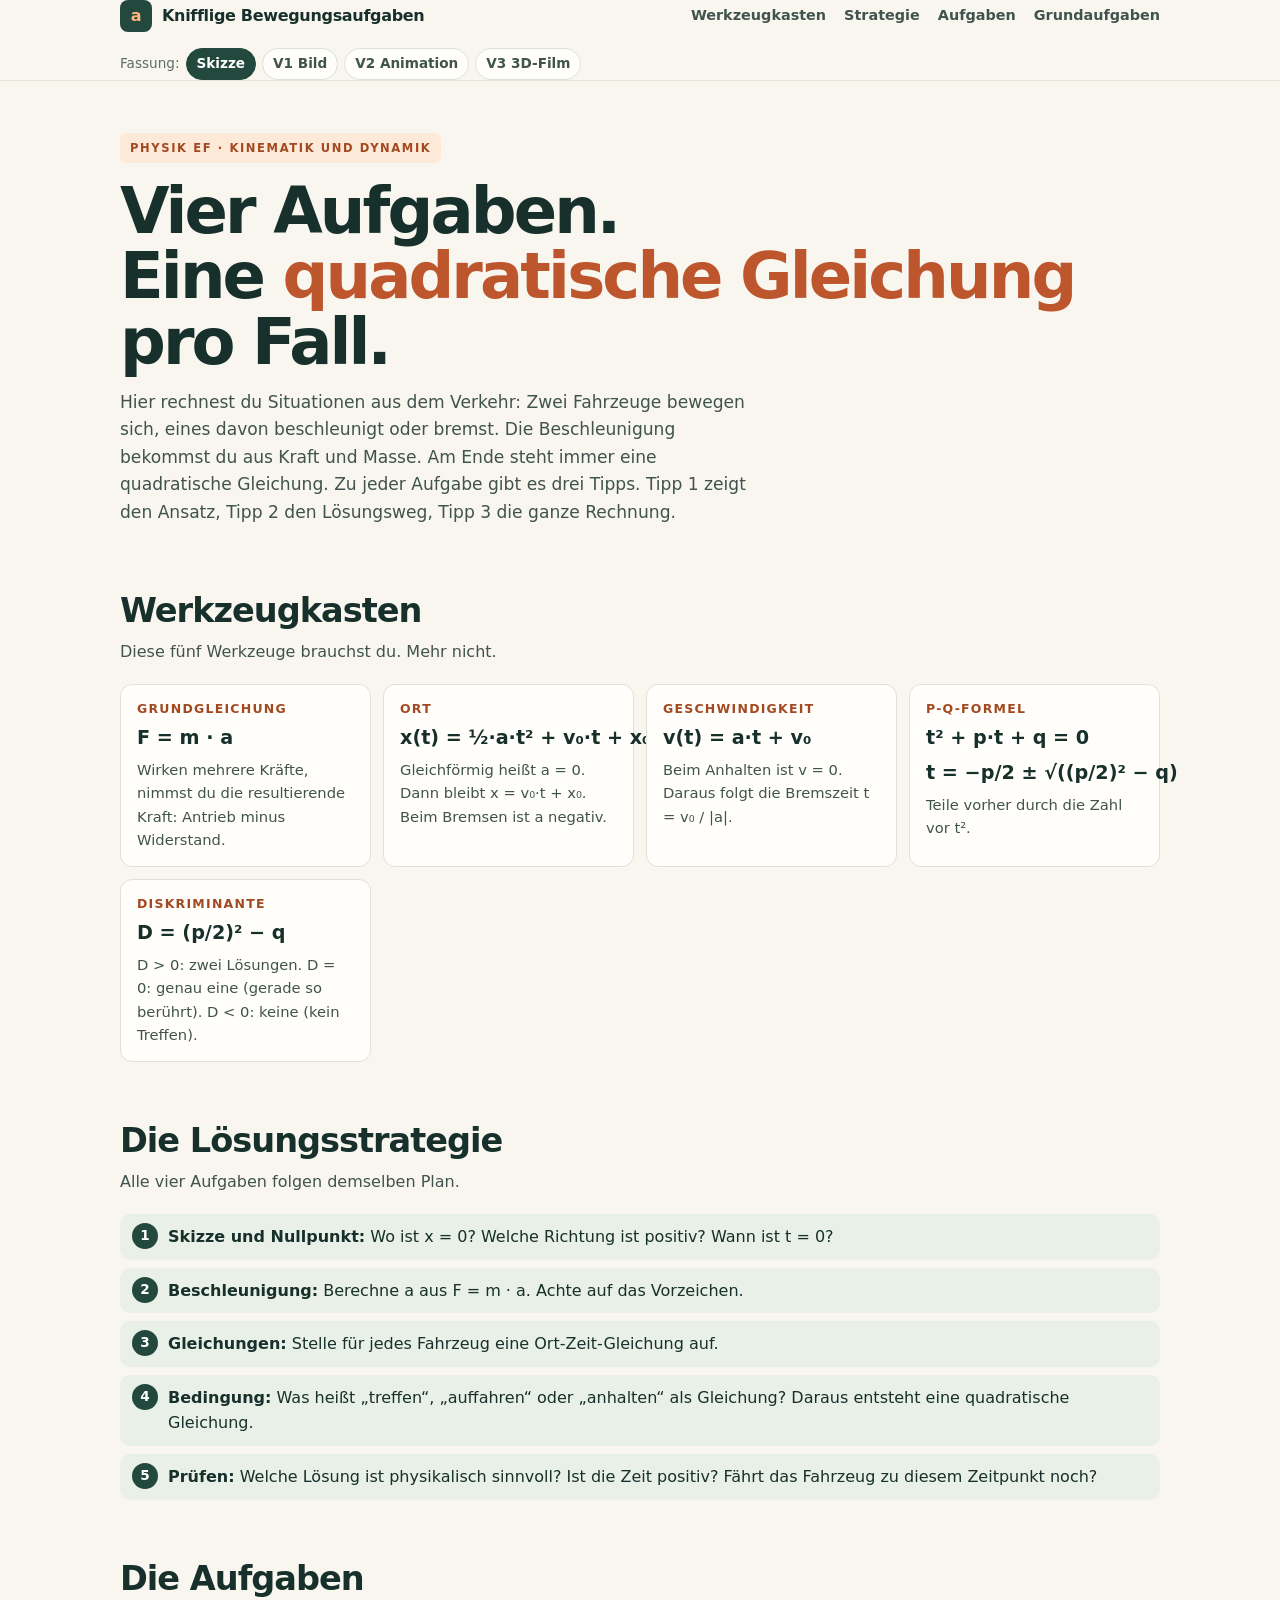
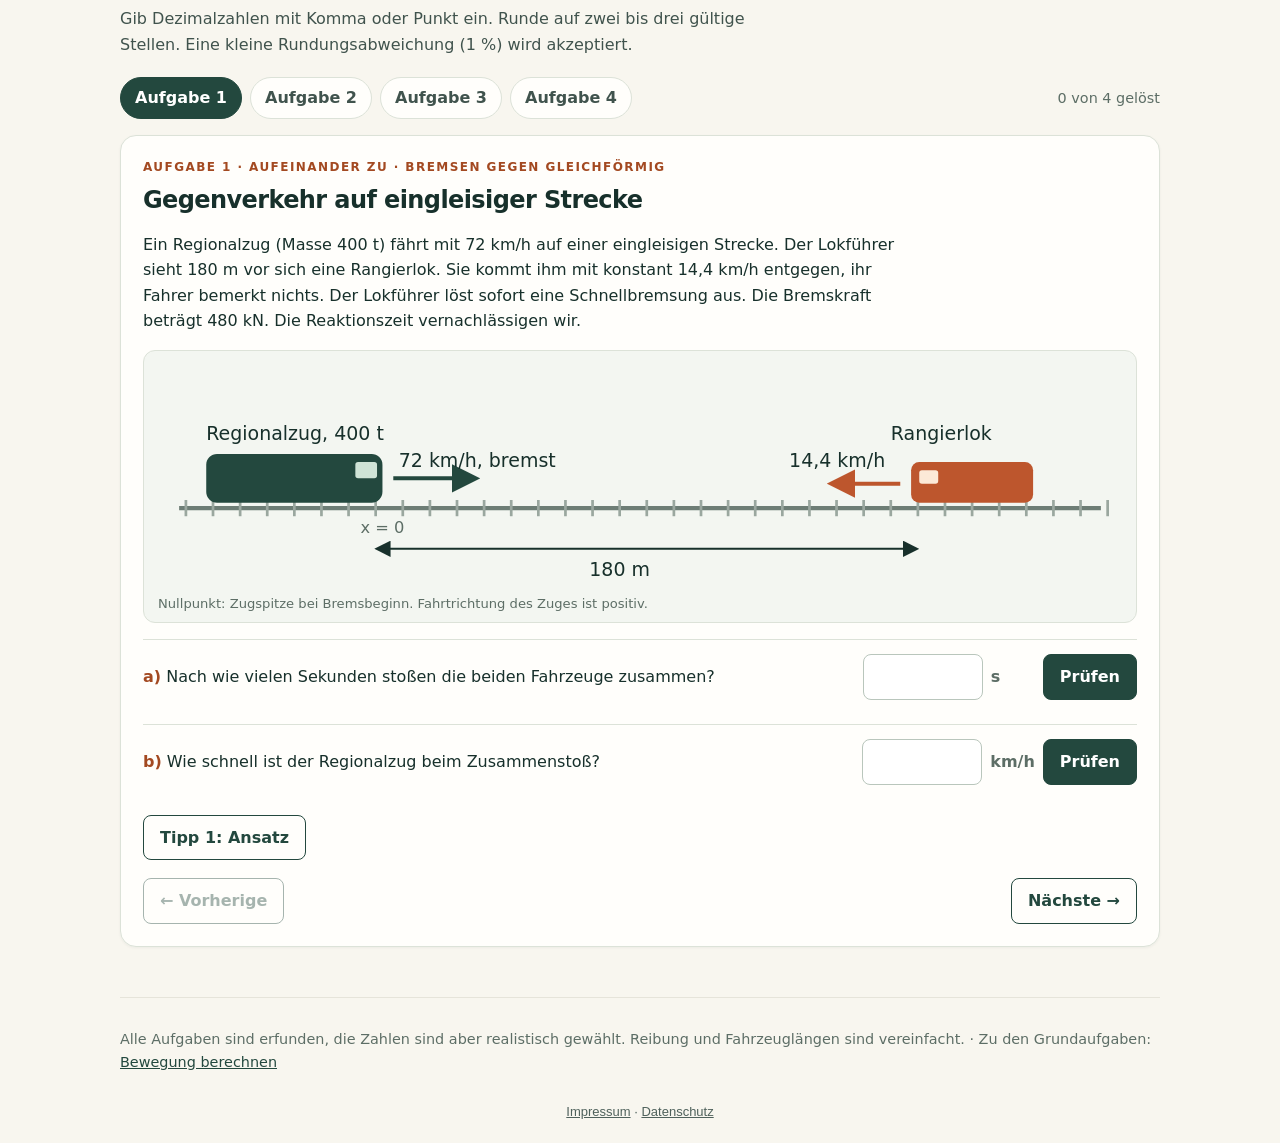
==== commit 54ba0c83: "Drei Fassungen mit Medien: V1 Bild, V2 2D-Animation (Motion), V3 3D-Film (Three.js) Co-Authored-By: " ====
--- a/index.html
+++ b/index.html
@@ -53,6 +53,10 @@
 .card .kicker{color:var(--rust);font-weight:800;font-size:.75rem;letter-spacing:.12em;text-transform:uppercase}
 .card h3{font-size:1.5rem;letter-spacing:-.025em;margin:4px 0 12px}
 .story{color:var(--ink);max-width:760px}
+.medienplatz:empty{display:none}
+.fassung{display:flex;gap:6px;flex-wrap:wrap;align-items:center;font-size:.85rem;color:var(--muted)}
+.fassung a{padding:4px 10px;border:1px solid var(--line);border-radius:999px;text-decoration:none;color:var(--text);font-weight:650;background:var(--white)}
+.fassung a[aria-current="page"]{background:var(--green);border-color:var(--green);color:#fff}
 .sketch{margin:16px 0;background:#f3f6f1;border:1px solid var(--line);border-radius:12px;padding:8px}
 .sketch svg{display:block;width:100%;height:auto}
 .sketch figcaption{font-size:.82rem;color:var(--muted);padding:4px 6px 0}
@@ -87,6 +91,7 @@
 <header class="top"><div class="wrap">
   <div class="brand"><i>a</i>Knifflige Bewegungsaufgaben</div>
   <nav><a href="#werkzeug">Werkzeugkasten</a><a href="#strategie">Strategie</a><a href="#aufgaben">Aufgaben</a><a href="https://dm-pkg.de/beschleunigte-bewegung-uebungen/">Grundaufgaben</a></nav>
+  <div class="fassung" data-fassung="0">Fassung: <a href="./">Skizze</a><a href="./v1/">V1 Bild</a><a href="./v2/">V2 Animation</a><a href="./v3/">V3 3D-Film</a></div>
 </div></header>
 
 <main>
@@ -331,6 +336,7 @@
     <div class="kicker">Aufgabe ${cur + 1} · ${A.art}</div>
     <h3>${A.titel}</h3>
     <p class="story">${A.text}</p>
+    <div class="medienplatz"></div>
     <figure class="sketch">${SKIZZE[A.id]}<figcaption>${A.caption}</figcaption></figure>
     ${A.fragen.map((f, i) => `<form class="q" data-i="${i}">
       <p><b>${"ab"[i]})</b> ${f.t}</p>
@@ -361,8 +367,15 @@
   const zu = el.querySelector("#zu"); if (zu) zu.onclick = () => { state[A.id + "tipp"] = 0; save(); render(); };
   el.querySelector("#prev").onclick = () => { cur--; render(); };
   el.querySelector("#next").onclick = () => { cur++; render(); };
+  if (window.medien) {
+    el.querySelector(".medienplatz").appendChild(MEDIEN);
+    if (MEDIEN.dataset.id !== A.id) { MEDIEN.dataset.id = A.id; window.medien(A.id, MEDIEN); }
+  }
   bar();
 }
+const MEDIEN = document.createElement("div"); MEDIEN.className = "medien";
+window.neuZeichnen = render;
+{ const n = +document.querySelector(".fassung").dataset.fassung; document.querySelectorAll(".fassung a")[n].setAttribute("aria-current", "page"); }
 render();
 </script>
 <!-- rechtliches --><style>.erik-recht{font:13px/1.5 -apple-system,BlinkMacSystemFont,"Segoe UI",Roboto,sans-serif;text-align:center;padding:18px 12px 22px;opacity:.75}.erik-recht a{color:inherit}@media print{.erik-recht{display:none}}</style><footer class="erik-recht"><a href="https://dm-pkg.de/impressum.html">Impressum</a> · <a href="https://dm-pkg.de/datenschutz.html">Datenschutz</a></footer><!-- /rechtliches --></body>
